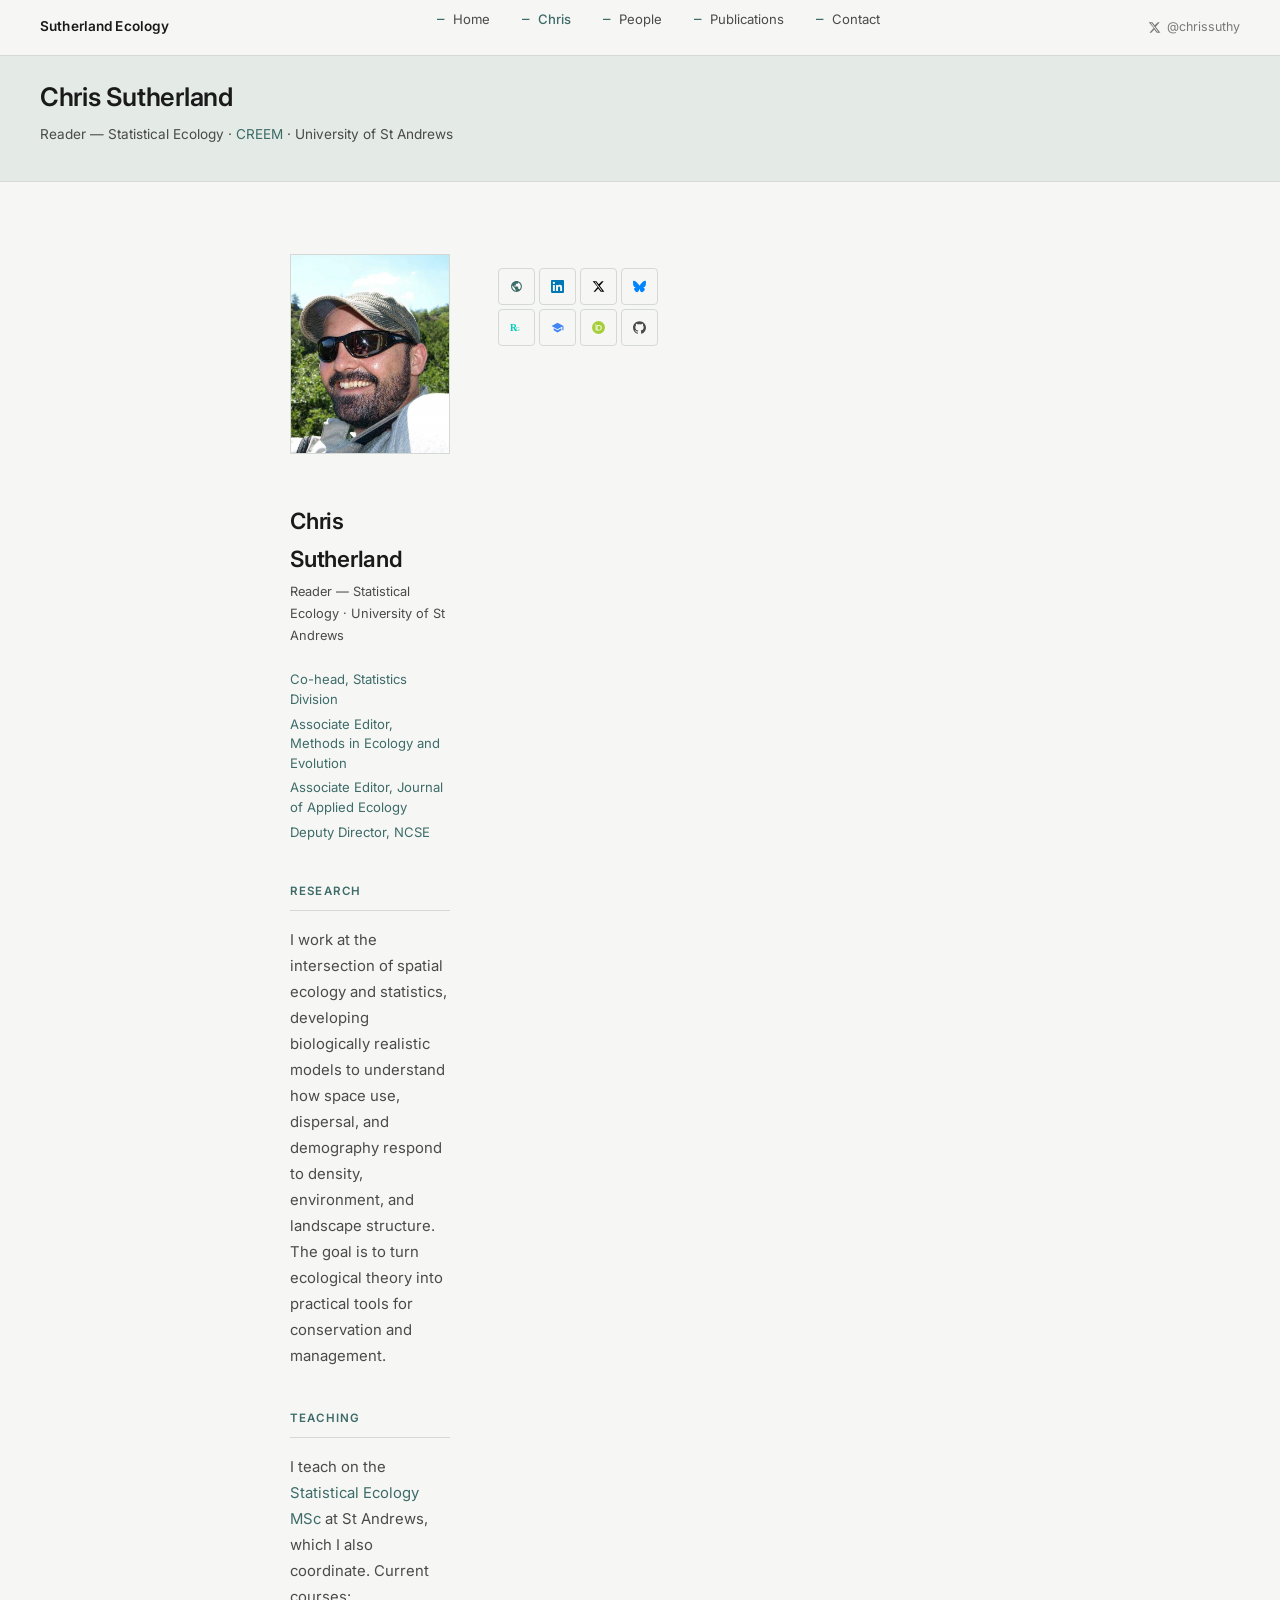
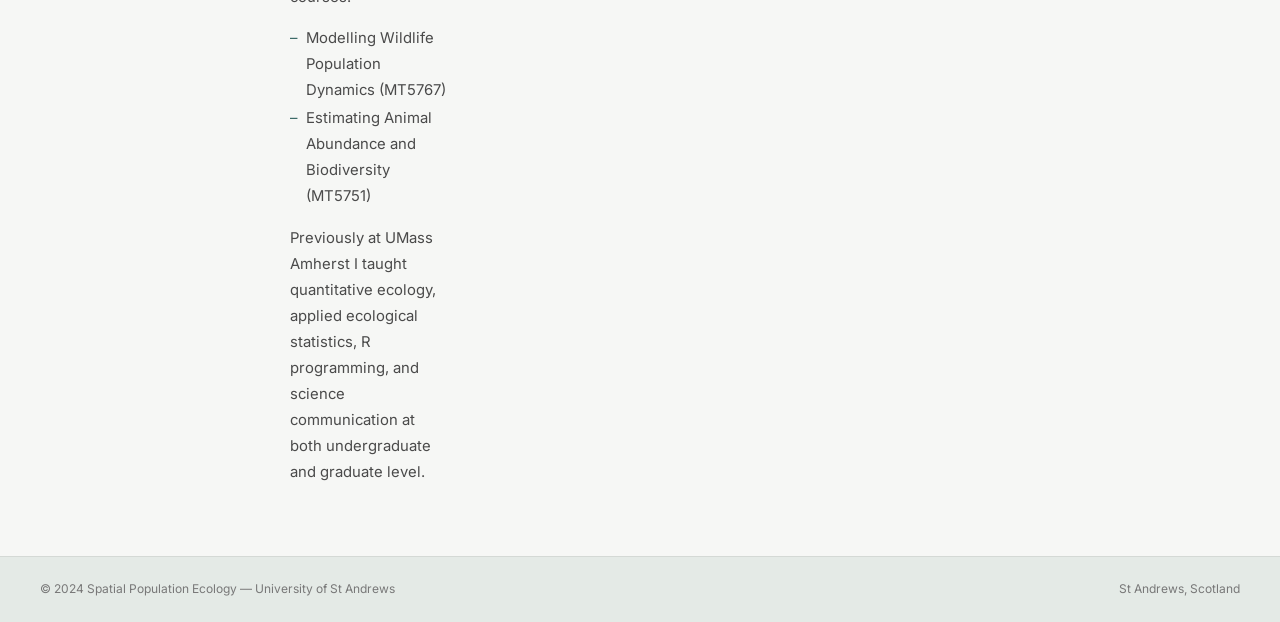
==== chris.html @ 1b8b5d0a "Add social media profile links to chris.html Added profile links for various social media platforms." ====
<!DOCTYPE html>
<html lang="en">
<head>
  <meta charset="UTF-8" />
  <meta name="viewport" content="width=device-width, initial-scale=1.0" />
  <title>Chris Sutherland — Spatial Population Ecology</title>
  <link rel="stylesheet" href="style.css" />
  <style>
    .roles-list {
      list-style: none;
      padding: 0;
      margin: 0 0 .5rem;
    }
    .roles-list li {
      font-size: .82rem;
      color: var(--muted);
      padding-left: 0;
      margin-bottom: .3rem;
      line-height: 1.5;
    }
    .roles-list li::before { content: none; }
    .roles-list a {
      color: var(--accent);
      border-bottom: 1px solid transparent;
      transition: border-color .15s;
    }
    .roles-list a:hover { border-bottom-color: var(--accent); }

    .profile-links {
      display: grid;
      grid-template-columns: repeat(4, 1fr);
      gap: 4px;
      margin-top: .9rem;
      width: 160px;
    }
  </style>
</head>
<body>

  <nav>
    <a class="nav-brand" href="index.html">Sutherland Ecology</a>
    <ul class="nav-links">
      <li><a href="index.html">Home</a></li>
      <li><a href="chris.html" class="active">Chris</a></li>
      <li><a href="people.html">People</a></li>
      <li><a href="publications.html">Publications</a></li>
      <li><a href="contact.html">Contact</a></li>
    </ul>
    <a class="nav-twitter" href="https://twitter.com/chrissuthy" target="_blank" rel="noopener">
      <svg viewBox="0 0 24 24"><path d="M18.244 2.25h3.308l-7.227 8.26 8.502 11.24H16.17l-4.714-6.231-5.401 6.231H2.74l7.73-8.835L1.254 2.25H8.08l4.253 5.622zm-1.161 17.52h1.833L7.084 4.126H5.117z"/></svg>
      @chrissuthy
    </a>
  </nav>

  <div class="page-header">
    <h1>Chris Sutherland</h1>
    <p>Reader — Statistical Ecology &middot; <a href="https://www.creem.st-andrews.ac.uk/" target="_blank" rel="noopener">CREEM</a> &middot; University of St Andrews</p>
  </div>

  <main>
    <div class="section">

      <div class="profile-grid">

        <img src="images/me.jpg" alt="Chris Sutherland" class="profile-img" />
        <div class="profile-links">
        <a class="team-link link-web" href="https://chrissuthy.github.io/" target="_blank" rel="noopener"><svg viewBox="0 0 24 24"><path d="M12 2C6.48 2 2 6.48 2 12s4.48 10 10 10 10-4.48 10-10S17.52 2 12 2zm-1 17.93c-3.95-.49-7-3.85-7-7.93 0-.62.08-1.21.21-1.79L9 15v1c0 1.1.9 2 2 2v1.93zm6.9-2.54c-.26-.81-1-1.39-1.9-1.39h-1v-3c0-.55-.45-1-1-1H8v-2h2c.55 0 1-.45 1-1V7h2c1.1 0 2-.9 2-2v-.41c2.93 1.19 5 4.06 5 7.41 0 2.08-.8 3.97-2.1 5.39z"/></svg></a>
        <a class="team-link link-linkedin" href="https://www.linkedin.com/in/chris-sutherland-033a141ba" target="_blank" rel="noopener"><svg viewBox="0 0 24 24"><path d="M20.447 20.452h-3.554v-5.569c0-1.328-.027-3.037-1.852-3.037-1.853 0-2.136 1.445-2.136 2.939v5.667H9.351V9h3.414v1.561h.046c.477-.9 1.637-1.85 3.37-1.85 3.601 0 4.267 2.37 4.267 5.455v6.286zM5.337 7.433a2.062 2.062 0 0 1-2.063-2.065 2.064 2.064 0 1 1 2.063 2.065zm1.782 13.019H3.555V9h3.564v11.452zM22.225 0H1.771C.792 0 0 .774 0 1.729v20.542C0 23.227.792 24 1.771 24h20.451C23.2 24 24 23.227 24 22.271V1.729C24 .774 23.2 0 22.222 0h.003z"/></svg></a>
        <a class="team-link link-twitter" href="https://x.com/chrissuthy" target="_blank" rel="noopener"><svg viewBox="0 0 24 24"><path d="M18.244 2.25h3.308l-7.227 8.26 8.502 11.24H16.17l-4.714-6.231-5.401 6.231H2.74l7.73-8.835L1.254 2.25H8.08l4.253 5.622zm-1.161 17.52h1.833L7.084 4.126H5.117z"/></svg></a>
        <a class="team-link link-bluesky" href="https://bsky.app/profile/chrissuthy.bsky.social" target="_blank" rel="noopener"><svg viewBox="0 0 24 24"><path d="M12 10.8c-1.087-2.114-4.046-6.053-6.798-7.995C2.566.944 1.561 1.266.902 1.565.139 1.908 0 3.08 0 3.768c0 .69.378 5.65.624 6.479.815 2.736 3.713 3.66 6.383 3.364.136-.02.275-.039.415-.056-.138.022-.276.04-.415.056-3.912.58-7.387 2.005-2.83 7.078 5.013 5.19 6.87-1.113 7.823-4.308.953 3.195 2.05 9.271 7.733 4.308 4.267-4.308 1.172-6.498-2.74-7.078a8.741 8.741 0 0 1-.415-.056c.14.017.279.036.415.056 2.67.297 5.568-.628 6.383-3.364.246-.828.624-5.79.624-6.478 0-.69-.139-1.861-.902-2.204-.659-.299-1.664-.62-4.3 1.24C16.046 4.748 13.087 8.687 12 10.8z"/></svg></a>
        <a class="team-link link-rg" href="https://www.researchgate.net/profile/Chris-Sutherland" target="_blank" rel="noopener"><svg viewBox="0 0 24 24"><text x="0" y="18" font-family="Georgia,serif" font-size="18" font-weight="bold" fill="currentColor">R</text><text x="10" y="18" font-family="Georgia,serif" font-size="11" fill="currentColor">G</text></svg></a>
        <a class="team-link link-scholar" href="https://scholar.google.com/citations?user=PZhqA9UAAAAJ&hl=en" target="_blank" rel="noopener"><svg viewBox="0 0 24 24"><path d="M12 3L1 9l11 6 9-4.91V17h2V9L12 3zM5 13.18v4L12 21l7-3.82v-4L12 17l-7-3.82z"/></svg></a>
        <a class="team-link link-orcid" href="https://orcid.org/0000-0003-2073-1751" target="_blank" rel="noopener"><svg viewBox="0 0 256 256" style="width:13px;height:13px;"><circle cx="128" cy="128" r="128" fill="#a6ce39"/><path d="M86.3 186.2H70.9V79.1h15.4v107.1zm22.6 0h-15V79.1h38.9c39.3 0 58.2 18.6 58.2 53.5 0 35.9-19.7 53.6-59.2 53.6h-22.9zm0-93.6v79.9h21.6c27.7 0 42.2-13.1 42.2-39.8 0-27-14.5-40.1-42.2-40.1h-21.6zm-33.3-27.1c0 5.5-4.5 10-10 10s-10-4.5-10-10 4.5-10 10-10 10 4.5 10 10z" fill="#fff"/></svg></a>
        <a class="team-link link-github" href="https://github.com/chrissuthy" target="_blank" rel="noopener"><svg viewBox="0 0 24 24"><path d="M12 .297c-6.63 0-12 5.373-12 12 0 5.303 3.438 9.8 8.205 11.385.6.113.82-.258.82-.577 0-.285-.01-1.04-.015-2.04-3.338.724-4.042-1.61-4.042-1.61C4.422 18.07 3.633 17.7 3.633 17.7c-1.087-.744.084-.729.084-.729 1.205.084 1.838 1.236 1.838 1.236 1.07 1.835 2.809 1.305 3.495.998.108-.776.417-1.305.76-1.605-2.665-.3-5.466-1.332-5.466-5.93 0-1.31.465-2.38 1.235-3.22-.135-.303-.54-1.523.105-3.176 0 0 1.005-.322 3.3 1.23.96-.267 1.98-.399 3-.405 1.02.006 2.04.138 3 .405 2.28-1.552 3.285-1.23 3.285-1.23.645 1.653.24 2.873.12 3.176.765.84 1.23 1.91 1.23 3.22 0 4.61-2.805 5.625-5.475 5.92.42.36.81 1.096.81 2.22 0 1.606-.015 2.896-.015 3.286 0 .315.21.69.825.57C20.565 22.092 24 17.592 24 12.297c0-6.627-5.373-12-12-12"/></svg></a>
        </div>

        <div>
          <div class="profile-name">Chris Sutherland</div>
          <div class="profile-role">Reader — Statistical Ecology · University of St Andrews</div>

          <ul class="roles-list" style="margin-top:.6rem;">
            <li><a href="https://stats.wp.st-andrews.ac.uk/" target="_blank" rel="noopener">Co-head, Statistics Division</a></li>
            <li><a href="https://besjournals.onlinelibrary.wiley.com/journal/2041210x" target="_blank" rel="noopener">Associate Editor, Methods in Ecology and Evolution</a></li>
            <li><a href="https://besjournals.onlinelibrary.wiley.com/journal/13652664" target="_blank" rel="noopener">Associate Editor, Journal of Applied Ecology</a></li>
            <li><a href="https://ncse.uk/" target="_blank" rel="noopener">Deputy Director, NCSE</a></li>
          </ul>

          <h2>Research</h2>
          <p>
            I work at the intersection of spatial ecology and statistics, developing
            biologically realistic models to understand how space use, dispersal, and
            demography respond to density, environment, and landscape structure. The goal
            is to turn ecological theory into practical tools for conservation and management.
          </p>

          <h2>Teaching</h2>
          <p>
            I teach on the <a href="https://www.st-andrews.ac.uk/subjects/statistics/statistical-ecology-msc/" target="_blank" rel="noopener">Statistical Ecology MSc</a>
            at St Andrews, which I also coordinate. Current courses:
          </p>
          <ul>
            <li>Modelling Wildlife Population Dynamics (MT5767)</li>
            <li>Estimating Animal Abundance and Biodiversity (MT5751)</li>
          </ul>

          <p style="margin-top:1rem;">
            Previously at UMass Amherst I taught quantitative ecology, applied ecological
            statistics, R programming, and science communication at both undergraduate
            and graduate level.
          </p>

        </div>
      </div>

    </div>
  </main>

  <footer>
    <span class="footer-copy">&copy; 2024 Spatial Population Ecology &mdash; University of St Andrews</span>
    <span class="footer-copy">St Andrews, Scotland</span>
  </footer>

</body>
</html>
---- style.css ----
/* =============================================
   SUTHERLAND ECOLOGY — Academic Style
   Clean, high-contrast, scientific
   ============================================= */

@import url('https://fonts.googleapis.com/css2?family=Inter:wght@300;400;500;600&family=DM+Mono:wght@300;400&display=swap');

:root {
  --white:     #f6f7f5;      /* cool linen background */
  --bg:        #e4eae6;      /* sage green panels */
  --border:    #d4d9d5;
  --text:      #1a1a1a;
  --muted:     #4a4a4a;
  --faint:     #787878;
  --accent:    #3d6b68;      /* slate teal accent */
  --accent-bg: #dde8e7;
  --nav-h:     56px;
}

*, *::before, *::after { box-sizing: border-box; margin: 0; padding: 0; }
html { scroll-behavior: smooth; }

body {
  font-family: 'Inter', sans-serif;
  font-weight: 400;
  font-size: 15px;
  line-height: 1.7;
  background: var(--white);
  color: var(--text);
  min-height: 100vh;
  display: flex;
  flex-direction: column;
  -webkit-font-smoothing: antialiased;
}

/* ── NAV ─────────────────────────────────────── */
nav {
  position: sticky;
  top: 0;
  z-index: 100;
  height: var(--nav-h);
  background: var(--white);
  border-bottom: 1px solid var(--border);
  display: flex;
  align-items: center;
  justify-content: space-between;
  padding: 0 2.5rem;
}

.nav-brand {
  font-size: .85rem;
  font-weight: 600;
  letter-spacing: .01em;
  color: var(--text);
  text-decoration: none;
}

.nav-links {
  display: flex;
  gap: 2rem;
  list-style: none;
}

.nav-links a {
  font-size: .82rem;
  font-weight: 400;
  color: var(--muted);
  text-decoration: none;
  transition: color .15s;
}

.nav-links a:hover,
.nav-links a.active {
  color: var(--accent);
}

.nav-links a.active {
  font-weight: 500;
}

.nav-twitter {
  display: flex;
  align-items: center;
  gap: .4rem;
  font-size: .78rem;
  color: var(--faint);
  text-decoration: none;
  transition: color .15s;
}

.nav-twitter:hover { color: var(--accent); }
.nav-twitter svg { width: 13px; height: 13px; fill: currentColor; }

/* ── MAIN ────────────────────────────────────── */
main { flex: 1; }

/* ── FOOTER ──────────────────────────────────── */
footer {
  border-top: 1px solid var(--border);
  padding: 1.4rem 2.5rem;
  display: flex;
  align-items: center;
  justify-content: space-between;
  gap: 1rem;
  background: var(--bg);
}

.footer-copy {
  font-size: .75rem;
  color: var(--faint);
}

/* ── PAGE HEADER ─────────────────────────────── */
.page-header {
  padding: 1.2rem 2.5rem;
  border-bottom: 1px solid var(--border);
  background: var(--bg);
}

.page-header h1 {
  font-size: 1.6rem;
  font-weight: 600;
  color: var(--text);
  letter-spacing: -.01em;
}

.page-header p {
  font-size: .85rem;
  color: var(--muted);
  margin-top: .3rem;
}

/* ── HERO ────────────────────────────────────── */
.hero {
  display: grid;
  grid-template-columns: 1fr 1fr;
  min-height: calc(100vh - var(--nav-h));
  border-bottom: 1px solid var(--border);
}

.hero-left {
  padding: 5rem 3rem 5rem 2.5rem;
  border-right: 1px solid var(--border);
  display: flex;
  flex-direction: column;
  justify-content: center;
}

.hero-eyebrow {
  font-size: .75rem;
  font-weight: 500;
  letter-spacing: .08em;
  text-transform: uppercase;
  color: var(--accent);
  margin-bottom: 1rem;
}

.hero h1 {
  font-size: clamp(2rem, 4vw, 3rem);
  font-weight: 600;
  line-height: 1.15;
  color: var(--text);
  letter-spacing: -.02em;
  margin-bottom: 1.5rem;
}

.hero-desc {
  font-size: .95rem;
  line-height: 1.75;
  color: var(--muted);
  max-width: 480px;
}

.hero-right {
  padding: 5rem 2.5rem 5rem 3rem;
  display: flex;
  flex-direction: column;
  justify-content: center;
  gap: 0;
  background: var(--bg);
}

.hero-stat {
  padding: 1.5rem 0;
  border-bottom: 1px solid var(--border);
}

.hero-stat:first-child { border-top: 1px solid var(--border); }

.hero-stat-label {
  font-size: .72rem;
  font-weight: 500;
  letter-spacing: .08em;
  text-transform: uppercase;
  color: var(--accent);
  margin-bottom: .4rem;
}

.hero-stat-text {
  font-size: .92rem;
  color: var(--text);
  line-height: 1.6;
}

/* ── SECTION ─────────────────────────────────── */
.section {
  max-width: 780px;
  margin: 0 auto;
  padding: 3.5rem 2.5rem;
}

.section-wide {
  max-width: 1080px;
  margin: 0 auto;
  padding: 1.8rem 2.5rem;
}

/* ── TYPOGRAPHY ──────────────────────────────── */
h2 {
  font-size: .72rem;
  font-weight: 600;
  letter-spacing: .1em;
  text-transform: uppercase;
  color: var(--accent);
  margin: 2.5rem 0 1rem;
  padding-bottom: .5rem;
  border-bottom: 1px solid var(--border);
}

h3 {
  font-size: 1rem;
  font-weight: 600;
  color: var(--text);
  margin-bottom: .3rem;
}

p {
  font-size: .93rem;
  line-height: 1.75;
  color: var(--muted);
  margin-bottom: .9rem;
}

ul {
  list-style: none;
  padding: 0;
  margin-bottom: .9rem;
}

ul li {
  font-size: .93rem;
  line-height: 1.75;
  color: var(--muted);
  padding-left: 1rem;
  position: relative;
  margin-bottom: .15rem;
}

ul li::before {
  content: '–';
  position: absolute;
  left: 0;
  color: var(--accent);
}

a {
  color: var(--accent);
  text-decoration: none;
  border-bottom: 1px solid transparent;
  transition: border-color .15s;
}

a:hover { border-bottom-color: var(--accent); }

/* ── PROFILE (Chris) ─────────────────────────── */
.profile-grid {
  display: grid;
  grid-template-columns: 160px 1fr;
  gap: 3rem;
  align-items: start;
  margin-top: 1rem;
}

.profile-img {
  width: 160px;
  height: 200px;
  object-fit: cover;
  object-position: top;
  display: block;
  border: 1px solid var(--border);
}

.profile-img-placeholder {
  width: 160px;
  height: 200px;
  background: var(--bg);
  border: 1px solid var(--border);
  display: flex;
  align-items: center;
  justify-content: center;
  font-size: .72rem;
  color: var(--faint);
  font-family: 'DM Mono', monospace;
  text-align: center;
  line-height: 1.8;
}

.profile-name {
  font-size: 1.4rem;
  font-weight: 600;
  color: var(--text);
  margin-bottom: .2rem;
  letter-spacing: -.01em;
}

.profile-role {
  font-size: .8rem;
  color: var(--muted);
  margin-bottom: 1.5rem;
}

/* ── TEAM CARDS ──────────────────────────────── */
.team-grid {
  display: grid;
  grid-template-columns: repeat(auto-fill, minmax(240px, 1fr));
  gap: 1px;
  background: var(--border);
  border: 1px solid var(--border);
  margin-top: 1rem;
  align-items: stretch;
}

.team-card {
  background: var(--white);
  padding: 1.3rem 1.3rem 1.1rem;
  display: flex;
  flex-direction: column;
  transition: background .15s;
}

.team-card:hover { background: var(--bg); }

/* name sits above the photo row */
.team-name {
  font-size: .92rem;
  font-weight: 600;
  color: var(--text);
  margin-bottom: .6rem;
  line-height: 1.3;
}

/* photo row: photo col left, meta right */
.team-card-top {
  display: flex;
  gap: .9rem;
  align-items: flex-start;
  margin-bottom: .85rem;
}

/* photo + optional institution stacked vertically */
.team-photo-col {
  display: flex;
  flex-direction: column;
  align-items: center;
  flex-shrink: 0;
  gap: .35rem;
}

.team-photo {
  width: 72px;
  height: 72px;
  border-radius: 4px;
  object-fit: cover;
  object-position: top;
  border: 1px solid var(--border);
}

.team-photo-placeholder {
  width: 72px;
  height: 72px;
  border-radius: 4px;
  background: var(--bg);
  border: 1px solid var(--border);
  display: flex;
  align-items: center;
  justify-content: center;
  font-size: .5rem;
  color: var(--faint);
  font-family: 'DM Mono', monospace;
  text-align: center;
  line-height: 1.6;
}

.team-meta { flex: 1; min-width: 0; }

.team-institution {
  font-size: .75rem;
  color: var(--muted);
  margin-bottom: .05rem;
  line-height: 1.4;
}

.team-school {
  font-size: .7rem;
  color: var(--faint);
  margin-bottom: .3rem;
  line-height: 1.4;
}

.team-role {
  font-size: .65rem;
  font-weight: 500;
  letter-spacing: .07em;
  text-transform: uppercase;
  color: var(--accent);
  margin-bottom: .12rem;
}

.team-years {
  font-family: 'DM Mono', monospace;
  font-size: .65rem;
  color: var(--faint);
}

.team-desc {
  font-size: .82rem;
  line-height: 1.65;
  color: var(--muted);
  margin-bottom: .85rem;
  flex: 1;
}

/* icon pill grid */
.team-links {
  display: grid;
  grid-template-columns: repeat(7, 1fr);
  gap: 4px;
  margin-top: auto;
}

.team-link {
  display: flex;
  align-items: center;
  justify-content: center;
  width: 100%;
  aspect-ratio: 1;
  color: var(--muted);
  text-decoration: none;
  border: 1px solid var(--border);
  border-radius: 4px;
  background: var(--white);
  transition: border-color .15s, color .15s, background .15s;
}

.team-link:hover {
  border-color: currentColor;
  background: #f8f8f8;
}

/* Brand colours */
.team-link.link-web      { color: #3d6b68; }
.team-link.link-linkedin { color: #0077b5; }
.team-link.link-twitter  { color: #000000; }
.team-link.link-bluesky  { color: #0085ff; }
.team-link.link-rg       { color: #00ccbb; }
.team-link.link-scholar  { color: #4285f4; }
.team-link.link-orcid    { color: #a6ce39; }

.team-link svg {
  width: 13px; height: 13px;
  fill: currentColor;
  flex-shrink: 0;
}

/* greyed-out inactive pill */
.team-link-inactive {
  display: flex;
  align-items: center;
  justify-content: center;
  width: 100%;
  aspect-ratio: 1;
  border: 1px solid var(--border);
  border-radius: 4px;
  background: var(--white);
  opacity: .22;
  cursor: default;
}

.team-link-inactive svg {
  width: 13px; height: 13px;
  fill: var(--faint);
  flex-shrink: 0;
}

/* ── ALUMNI ──────────────────────────────────── */
.alumni-section { margin-top: 3.5rem; }

.alumni-list { margin-top: 1rem; }

.alumni-row {
  display: grid;
  grid-template-columns: 170px 1fr auto;
  gap: .6rem 2rem;
  align-items: baseline;
  padding: .75rem 0;
  border-bottom: 1px solid var(--border);
}

.alumni-row:first-child { border-top: 1px solid var(--border); }

.alumni-name {
  font-size: .9rem;
  font-weight: 500;
  color: var(--text);
  text-decoration: none;
  border-bottom: none;
  transition: color .15s;
}

a.alumni-name:hover { color: var(--accent); border-bottom: none; }

.alumni-project {
  font-size: .85rem;
  color: var(--muted);
  line-height: 1.5;
}

.alumni-years {
  font-family: 'DM Mono', monospace;
  font-size: .72rem;
  color: var(--faint);
  white-space: nowrap;
}

/* ── PUBLICATIONS ────────────────────────────── */
.pub-statement {
  border-left: 3px solid var(--accent);
  padding: 1.2rem 1.5rem;
  background: var(--accent-bg);
  margin: 1.5rem 0 2.5rem;
}

.pub-statement p {
  font-size: .92rem;
  line-height: 1.75;
  color: var(--text);
  margin: 0;
}

.pub-icon-links {
  display: flex;
  flex-wrap: wrap;
  gap: 1rem;
  margin: 1.5rem 0;
}

.pub-icon-link {
  display: flex;
  flex-direction: column;
  align-items: center;
  gap: .6rem;
  text-decoration: none;
  color: var(--muted);
  transition: color .15s;
  border: none;
  min-width: 80px;
}

.pub-icon-link:hover { color: var(--accent); }
.pub-icon-link:hover .pub-icon { border-color: var(--accent); background: var(--accent-bg); }

.pub-icon {
  width: 56px; height: 56px;
  border: 1px solid var(--border);
  border-radius: 4px;
  display: flex;
  align-items: center;
  justify-content: center;
  transition: border-color .15s, background .15s;
  background: var(--white);
}

.pub-icon svg { width: 26px; height: 26px; }

.pub-icon-label {
  font-size: .68rem;
  font-weight: 500;
  letter-spacing: .04em;
  text-transform: uppercase;
}

/* ── CONTACT ─────────────────────────────────── */
.contact-grid {
  display: grid;
  grid-template-columns: 1fr 1fr;
  gap: 4rem;
  align-items: start;
}

.contact-form { display: grid; gap: 1rem; }

.form-group { display: flex; flex-direction: column; gap: .4rem; }

label {
  font-size: .72rem;
  font-weight: 500;
  letter-spacing: .06em;
  text-transform: uppercase;
  color: var(--muted);
}

input, textarea {
  width: 100%;
  padding: .65rem .8rem;
  background: var(--white);
  border: 1px solid var(--border);
  border-radius: 3px;
  font-family: 'Inter', sans-serif;
  font-size: .88rem;
  color: var(--text);
  outline: none;
  transition: border-color .15s;
}

input:focus, textarea:focus { border-color: var(--accent); }
textarea { min-height: 120px; resize: vertical; }

.btn-submit {
  font-family: 'Inter', sans-serif;
  font-size: .78rem;
  font-weight: 500;
  letter-spacing: .04em;
  background: var(--accent);
  color: var(--white);
  border: none;
  border-radius: 3px;
  padding: .7rem 1.6rem;
  cursor: pointer;
  transition: opacity .15s;
  align-self: start;
}

.btn-submit:hover { opacity: .85; }

/* ── RESPONSIVE ──────────────────────────────── */
@media (max-width: 860px) {
  .hero { grid-template-columns: 1fr; }
  .hero-left { border-right: none; border-bottom: 1px solid var(--border); padding: 3rem 1.5rem; }
  .hero-right { padding: 2rem 1.5rem; background: var(--bg); }
  .contact-grid { grid-template-columns: 1fr; gap: 2.5rem; }
  .profile-grid { grid-template-columns: 1fr; gap: 1.5rem; }
}

@media (max-width: 600px) {
  nav { padding: 0 1.2rem; }
  .nav-links { gap: 1.2rem; }
  .page-header { padding: 2rem 1.2rem 1.5rem; }
  .section, .section-wide { padding: 2.5rem 1.2rem; }
  .alumni-row { grid-template-columns: 1fr auto; }
  .alumni-project { grid-column: 1 / -1; }
}

@media (max-width: 420px) {
  .nav-links { display: none; }
}
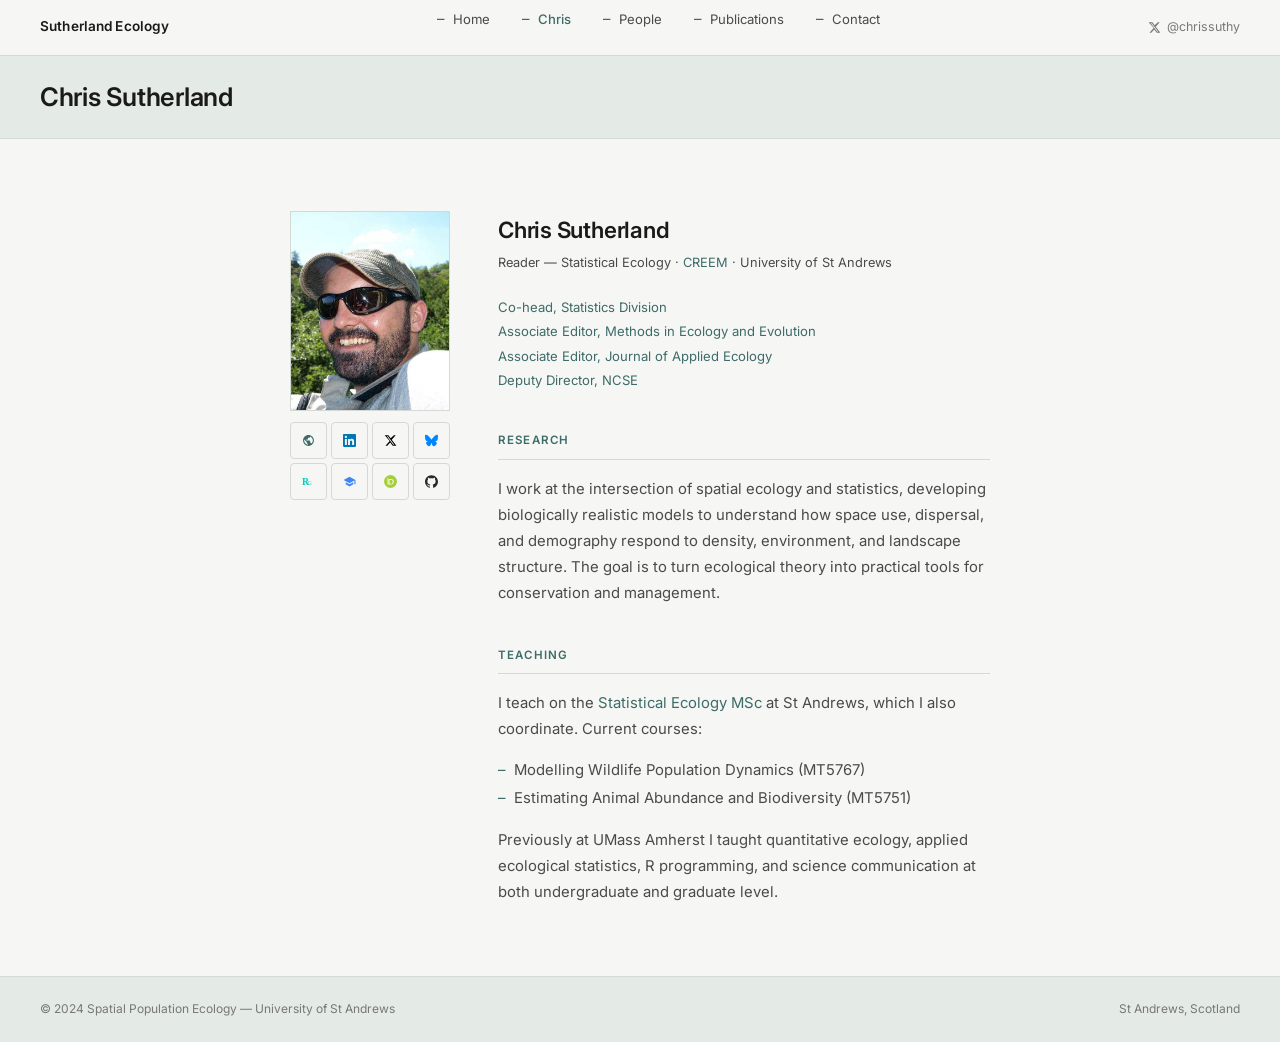
==== commit d11c863d: "Revise profile links and layout in chris.html Refactor profile section layout and update links." ====
--- a/chris.html
+++ b/chris.html
@@ -6,10 +6,17 @@
   <title>Chris Sutherland — Spatial Population Ecology</title>
   <link rel="stylesheet" href="style.css" />
   <style>
+    .profile-links {
+      display: grid;
+      grid-template-columns: repeat(4, 1fr);
+      gap: 4px;
+      margin-top: .7rem;
+      width: 160px;
+    }
     .roles-list {
       list-style: none;
       padding: 0;
-      margin: 0 0 .5rem;
+      margin: .5rem 0 0;
     }
     .roles-list li {
       font-size: .82rem;
@@ -25,14 +32,6 @@
       transition: border-color .15s;
     }
     .roles-list a:hover { border-bottom-color: var(--accent); }
-
-    .profile-links {
-      display: grid;
-      grid-template-columns: repeat(4, 1fr);
-      gap: 4px;
-      margin-top: .9rem;
-      width: 160px;
-    }
   </style>
 </head>
 <body>
@@ -54,31 +53,33 @@
 
   <div class="page-header">
     <h1>Chris Sutherland</h1>
-    <p>Reader — Statistical Ecology &middot; <a href="https://www.creem.st-andrews.ac.uk/" target="_blank" rel="noopener">CREEM</a> &middot; University of St Andrews</p>
   </div>
 
   <main>
     <div class="section">
-
       <div class="profile-grid">
 
-        <img src="images/me.jpg" alt="Chris Sutherland" class="profile-img" />
-        <div class="profile-links">
-        <a class="team-link link-web" href="https://chrissuthy.github.io/" target="_blank" rel="noopener"><svg viewBox="0 0 24 24"><path d="M12 2C6.48 2 2 6.48 2 12s4.48 10 10 10 10-4.48 10-10S17.52 2 12 2zm-1 17.93c-3.95-.49-7-3.85-7-7.93 0-.62.08-1.21.21-1.79L9 15v1c0 1.1.9 2 2 2v1.93zm6.9-2.54c-.26-.81-1-1.39-1.9-1.39h-1v-3c0-.55-.45-1-1-1H8v-2h2c.55 0 1-.45 1-1V7h2c1.1 0 2-.9 2-2v-.41c2.93 1.19 5 4.06 5 7.41 0 2.08-.8 3.97-2.1 5.39z"/></svg></a>
-        <a class="team-link link-linkedin" href="https://www.linkedin.com/in/chris-sutherland-033a141ba" target="_blank" rel="noopener"><svg viewBox="0 0 24 24"><path d="M20.447 20.452h-3.554v-5.569c0-1.328-.027-3.037-1.852-3.037-1.853 0-2.136 1.445-2.136 2.939v5.667H9.351V9h3.414v1.561h.046c.477-.9 1.637-1.85 3.37-1.85 3.601 0 4.267 2.37 4.267 5.455v6.286zM5.337 7.433a2.062 2.062 0 0 1-2.063-2.065 2.064 2.064 0 1 1 2.063 2.065zm1.782 13.019H3.555V9h3.564v11.452zM22.225 0H1.771C.792 0 0 .774 0 1.729v20.542C0 23.227.792 24 1.771 24h20.451C23.2 24 24 23.227 24 22.271V1.729C24 .774 23.2 0 22.222 0h.003z"/></svg></a>
-        <a class="team-link link-twitter" href="https://x.com/chrissuthy" target="_blank" rel="noopener"><svg viewBox="0 0 24 24"><path d="M18.244 2.25h3.308l-7.227 8.26 8.502 11.24H16.17l-4.714-6.231-5.401 6.231H2.74l7.73-8.835L1.254 2.25H8.08l4.253 5.622zm-1.161 17.52h1.833L7.084 4.126H5.117z"/></svg></a>
-        <a class="team-link link-bluesky" href="https://bsky.app/profile/chrissuthy.bsky.social" target="_blank" rel="noopener"><svg viewBox="0 0 24 24"><path d="M12 10.8c-1.087-2.114-4.046-6.053-6.798-7.995C2.566.944 1.561 1.266.902 1.565.139 1.908 0 3.08 0 3.768c0 .69.378 5.65.624 6.479.815 2.736 3.713 3.66 6.383 3.364.136-.02.275-.039.415-.056-.138.022-.276.04-.415.056-3.912.58-7.387 2.005-2.83 7.078 5.013 5.19 6.87-1.113 7.823-4.308.953 3.195 2.05 9.271 7.733 4.308 4.267-4.308 1.172-6.498-2.74-7.078a8.741 8.741 0 0 1-.415-.056c.14.017.279.036.415.056 2.67.297 5.568-.628 6.383-3.364.246-.828.624-5.79.624-6.478 0-.69-.139-1.861-.902-2.204-.659-.299-1.664-.62-4.3 1.24C16.046 4.748 13.087 8.687 12 10.8z"/></svg></a>
-        <a class="team-link link-rg" href="https://www.researchgate.net/profile/Chris-Sutherland" target="_blank" rel="noopener"><svg viewBox="0 0 24 24"><text x="0" y="18" font-family="Georgia,serif" font-size="18" font-weight="bold" fill="currentColor">R</text><text x="10" y="18" font-family="Georgia,serif" font-size="11" fill="currentColor">G</text></svg></a>
-        <a class="team-link link-scholar" href="https://scholar.google.com/citations?user=PZhqA9UAAAAJ&hl=en" target="_blank" rel="noopener"><svg viewBox="0 0 24 24"><path d="M12 3L1 9l11 6 9-4.91V17h2V9L12 3zM5 13.18v4L12 21l7-3.82v-4L12 17l-7-3.82z"/></svg></a>
-        <a class="team-link link-orcid" href="https://orcid.org/0000-0003-2073-1751" target="_blank" rel="noopener"><svg viewBox="0 0 256 256" style="width:13px;height:13px;"><circle cx="128" cy="128" r="128" fill="#a6ce39"/><path d="M86.3 186.2H70.9V79.1h15.4v107.1zm22.6 0h-15V79.1h38.9c39.3 0 58.2 18.6 58.2 53.5 0 35.9-19.7 53.6-59.2 53.6h-22.9zm0-93.6v79.9h21.6c27.7 0 42.2-13.1 42.2-39.8 0-27-14.5-40.1-42.2-40.1h-21.6zm-33.3-27.1c0 5.5-4.5 10-10 10s-10-4.5-10-10 4.5-10 10-10 10 4.5 10 10z" fill="#fff"/></svg></a>
-        <a class="team-link link-github" href="https://github.com/chrissuthy" target="_blank" rel="noopener"><svg viewBox="0 0 24 24"><path d="M12 .297c-6.63 0-12 5.373-12 12 0 5.303 3.438 9.8 8.205 11.385.6.113.82-.258.82-.577 0-.285-.01-1.04-.015-2.04-3.338.724-4.042-1.61-4.042-1.61C4.422 18.07 3.633 17.7 3.633 17.7c-1.087-.744.084-.729.084-.729 1.205.084 1.838 1.236 1.838 1.236 1.07 1.835 2.809 1.305 3.495.998.108-.776.417-1.305.76-1.605-2.665-.3-5.466-1.332-5.466-5.93 0-1.31.465-2.38 1.235-3.22-.135-.303-.54-1.523.105-3.176 0 0 1.005-.322 3.3 1.23.96-.267 1.98-.399 3-.405 1.02.006 2.04.138 3 .405 2.28-1.552 3.285-1.23 3.285-1.23.645 1.653.24 2.873.12 3.176.765.84 1.23 1.91 1.23 3.22 0 4.61-2.805 5.625-5.475 5.92.42.36.81 1.096.81 2.22 0 1.606-.015 2.896-.015 3.286 0 .315.21.69.825.57C20.565 22.092 24 17.592 24 12.297c0-6.627-5.373-12-12-12"/></svg></a>
+        <!-- LEFT COLUMN: photo + tiles underneath -->
+        <div>
+          <img src="images/me.jpg" alt="Chris Sutherland" class="profile-img" />
+          <div class="profile-links">
+            <a class="team-link link-web" href="https://chrissuthy.github.io/" target="_blank" rel="noopener"><svg viewBox="0 0 24 24"><path d="M12 2C6.48 2 2 6.48 2 12s4.48 10 10 10 10-4.48 10-10S17.52 2 12 2zm-1 17.93c-3.95-.49-7-3.85-7-7.93 0-.62.08-1.21.21-1.79L9 15v1c0 1.1.9 2 2 2v1.93zm6.9-2.54c-.26-.81-1-1.39-1.9-1.39h-1v-3c0-.55-.45-1-1-1H8v-2h2c.55 0 1-.45 1-1V7h2c1.1 0 2-.9 2-2v-.41c2.93 1.19 5 4.06 5 7.41 0 2.08-.8 3.97-2.1 5.39z"/></svg></a>
+            <a class="team-link link-linkedin" href="https://www.linkedin.com/in/chris-sutherland-033a141ba" target="_blank" rel="noopener"><svg viewBox="0 0 24 24"><path d="M20.447 20.452h-3.554v-5.569c0-1.328-.027-3.037-1.852-3.037-1.853 0-2.136 1.445-2.136 2.939v5.667H9.351V9h3.414v1.561h.046c.477-.9 1.637-1.85 3.37-1.85 3.601 0 4.267 2.37 4.267 5.455v6.286zM5.337 7.433a2.062 2.062 0 0 1-2.063-2.065 2.064 2.064 0 1 1 2.063 2.065zm1.782 13.019H3.555V9h3.564v11.452zM22.225 0H1.771C.792 0 0 .774 0 1.729v20.542C0 23.227.792 24 1.771 24h20.451C23.2 24 24 23.227 24 22.271V1.729C24 .774 23.2 0 22.222 0h.003z"/></svg></a>
+            <a class="team-link link-twitter" href="https://x.com/chrissuthy" target="_blank" rel="noopener"><svg viewBox="0 0 24 24"><path d="M18.244 2.25h3.308l-7.227 8.26 8.502 11.24H16.17l-4.714-6.231-5.401 6.231H2.74l7.73-8.835L1.254 2.25H8.08l4.253 5.622zm-1.161 17.52h1.833L7.084 4.126H5.117z"/></svg></a>
+            <a class="team-link link-bluesky" href="https://bsky.app/profile/chrissuthy.bsky.social" target="_blank" rel="noopener"><svg viewBox="0 0 24 24"><path d="M12 10.8c-1.087-2.114-4.046-6.053-6.798-7.995C2.566.944 1.561 1.266.902 1.565.139 1.908 0 3.08 0 3.768c0 .69.378 5.65.624 6.479.815 2.736 3.713 3.66 6.383 3.364.136-.02.275-.039.415-.056-.138.022-.276.04-.415.056-3.912.58-7.387 2.005-2.83 7.078 5.013 5.19 6.87-1.113 7.823-4.308.953 3.195 2.05 9.271 7.733 4.308 4.267-4.308 1.172-6.498-2.74-7.078a8.741 8.741 0 0 1-.415-.056c.14.017.279.036.415.056 2.67.297 5.568-.628 6.383-3.364.246-.828.624-5.79.624-6.478 0-.69-.139-1.861-.902-2.204-.659-.299-1.664-.62-4.3 1.24C16.046 4.748 13.087 8.687 12 10.8z"/></svg></a>
+            <a class="team-link link-rg" href="https://www.researchgate.net/profile/Chris-Sutherland" target="_blank" rel="noopener"><svg viewBox="0 0 24 24"><text x="0" y="18" font-family="Georgia,serif" font-size="18" font-weight="bold" fill="currentColor">R</text><text x="10" y="18" font-family="Georgia,serif" font-size="11" fill="currentColor">G</text></svg></a>
+            <a class="team-link link-scholar" href="https://scholar.google.com/citations?user=PZhqA9UAAAAJ&hl=en" target="_blank" rel="noopener"><svg viewBox="0 0 24 24"><path d="M12 3L1 9l11 6 9-4.91V17h2V9L12 3zM5 13.18v4L12 21l7-3.82v-4L12 17l-7-3.82z"/></svg></a>
+            <a class="team-link link-orcid" href="https://orcid.org/0000-0003-2073-1751" target="_blank" rel="noopener"><svg viewBox="0 0 256 256" style="width:13px;height:13px;"><circle cx="128" cy="128" r="128" fill="#a6ce39"/><path d="M86.3 186.2H70.9V79.1h15.4v107.1zm22.6 0h-15V79.1h38.9c39.3 0 58.2 18.6 58.2 53.5 0 35.9-19.7 53.6-59.2 53.6h-22.9zm0-93.6v79.9h21.6c27.7 0 42.2-13.1 42.2-39.8 0-27-14.5-40.1-42.2-40.1h-21.6zm-33.3-27.1c0 5.5-4.5 10-10 10s-10-4.5-10-10 4.5-10 10-10 10 4.5 10 10z" fill="#fff"/></svg></a>
+            <a class="team-link link-github" href="https://github.com/chrissuthy" target="_blank" rel="noopener"><svg viewBox="0 0 24 24"><path d="M12 .297c-6.63 0-12 5.373-12 12 0 5.303 3.438 9.8 8.205 11.385.6.113.82-.258.82-.577 0-.285-.01-1.04-.015-2.04-3.338.724-4.042-1.61-4.042-1.61C4.422 18.07 3.633 17.7 3.633 17.7c-1.087-.744.084-.729.084-.729 1.205.084 1.838 1.236 1.838 1.236 1.07 1.835 2.809 1.305 3.495.998.108-.776.417-1.305.76-1.605-2.665-.3-5.466-1.332-5.466-5.93 0-1.31.465-2.38 1.235-3.22-.135-.303-.54-1.523.105-3.176 0 0 1.005-.322 3.3 1.23.96-.267 1.98-.399 3-.405 1.02.006 2.04.138 3 .405 2.28-1.552 3.285-1.23 3.285-1.23.645 1.653.24 2.873.12 3.176.765.84 1.23 1.91 1.23 3.22 0 4.61-2.805 5.625-5.475 5.92.42.36.81 1.096.81 2.22 0 1.606-.015 2.896-.015 3.286 0 .315.21.69.825.57C20.565 22.092 24 17.592 24 12.297c0-6.627-5.373-12-12-12"/></svg></a>
+          </div>
         </div>
 
+        <!-- RIGHT COLUMN: name, title, roles, bio -->
         <div>
           <div class="profile-name">Chris Sutherland</div>
-          <div class="profile-role">Reader — Statistical Ecology · University of St Andrews</div>
+          <div class="profile-role">Reader — Statistical Ecology &middot; <a href="https://www.creem.st-andrews.ac.uk/" target="_blank" rel="noopener">CREEM</a> &middot; University of St Andrews</div>
 
-          <ul class="roles-list" style="margin-top:.6rem;">
+          <ul class="roles-list">
             <li><a href="https://stats.wp.st-andrews.ac.uk/" target="_blank" rel="noopener">Co-head, Statistics Division</a></li>
             <li><a href="https://besjournals.onlinelibrary.wiley.com/journal/2041210x" target="_blank" rel="noopener">Associate Editor, Methods in Ecology and Evolution</a></li>
             <li><a href="https://besjournals.onlinelibrary.wiley.com/journal/13652664" target="_blank" rel="noopener">Associate Editor, Journal of Applied Ecology</a></li>
@@ -102,16 +103,14 @@
             <li>Modelling Wildlife Population Dynamics (MT5767)</li>
             <li>Estimating Animal Abundance and Biodiversity (MT5751)</li>
           </ul>
-
           <p style="margin-top:1rem;">
             Previously at UMass Amherst I taught quantitative ecology, applied ecological
             statistics, R programming, and science communication at both undergraduate
             and graduate level.
           </p>
+        </div>
 
-        </div>
       </div>
-
     </div>
   </main>
 
--- a/style.css
+++ b/style.css
@@ -458,6 +458,7 @@
 }
 
 /* Brand colours */
+.team-link.link-github  { color: #24292e; }
 .team-link.link-web      { color: #3d6b68; }
 .team-link.link-linkedin { color: #0077b5; }
 .team-link.link-twitter  { color: #000000; }
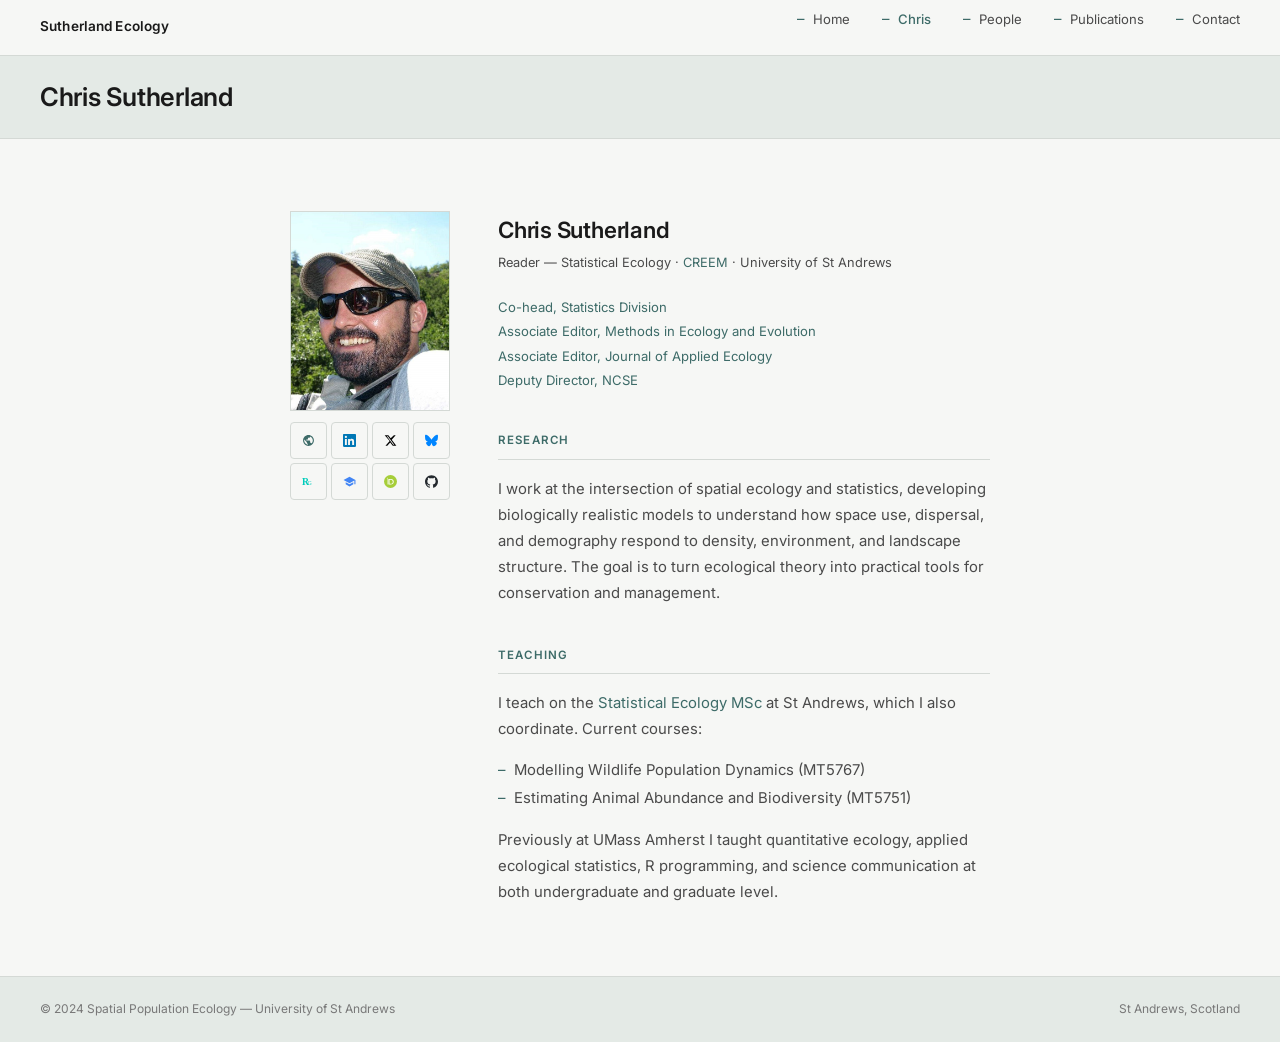
==== commit ff45e7b4: "updated all files" ====
--- a/chris.html
+++ b/chris.html
@@ -5,6 +5,8 @@
   <meta name="viewport" content="width=device-width, initial-scale=1.0" />
   <title>Chris Sutherland — Spatial Population Ecology</title>
   <link rel="stylesheet" href="style.css" />
+  <link rel="icon" type="image/svg+xml" href="favicon.svg" />
+
   <style>
     .profile-links {
       display: grid;
@@ -45,11 +47,19 @@
       <li><a href="publications.html">Publications</a></li>
       <li><a href="contact.html">Contact</a></li>
     </ul>
-    <a class="nav-twitter" href="https://twitter.com/chrissuthy" target="_blank" rel="noopener">
-      <svg viewBox="0 0 24 24"><path d="M18.244 2.25h3.308l-7.227 8.26 8.502 11.24H16.17l-4.714-6.231-5.401 6.231H2.74l7.73-8.835L1.254 2.25H8.08l4.253 5.622zm-1.161 17.52h1.833L7.084 4.126H5.117z"/></svg>
-      @chrissuthy
-    </a>
+    <button class="nav-hamburger" id="hamburger" aria-label="Menu">
+      <span></span><span></span><span></span>
+    </button>
   </nav>
+
+  <!-- Mobile drawer -->
+  <div class="nav-drawer" id="nav-drawer">
+    <a href="index.html">Home</a>
+    <a href="chris.html" class="active">Chris</a>
+    <a href="people.html">People</a>
+    <a href="publications.html">Publications</a>
+    <a href="contact.html">Contact</a>
+  </div>
 
   <div class="page-header">
     <h1>Chris Sutherland</h1>
@@ -120,4 +130,4 @@
   </footer>
 
 </body>
-</html>
+</html>
--- a/style.css
+++ b/style.css
@@ -78,18 +78,62 @@
   font-weight: 500;
 }
 
-.nav-twitter {
-  display: flex;
-  align-items: center;
-  gap: .4rem;
-  font-size: .78rem;
-  color: var(--faint);
+/* ── HAMBURGER MENU ──────────────────────────── */
+.nav-hamburger {
+  display: none;
+  flex-direction: column;
+  justify-content: center;
+  gap: 5px;
+  background: none;
+  border: none;
+  cursor: pointer;
+  padding: .3rem;
+  z-index: 200;
+}
+
+.nav-hamburger span {
+  display: block;
+  width: 22px;
+  height: 2px;
+  background: var(--text);
+  border-radius: 2px;
+  transition: transform .25s, opacity .25s;
+}
+
+.nav-hamburger.open span:nth-child(1) { transform: translateY(7px) rotate(45deg); }
+.nav-hamburger.open span:nth-child(2) { opacity: 0; }
+.nav-hamburger.open span:nth-child(3) { transform: translateY(-7px) rotate(-45deg); }
+
+/* Mobile drawer */
+.nav-drawer {
+  display: none;
+  position: fixed;
+  top: var(--nav-h);
+  left: 0; right: 0;
+  background: var(--white);
+  border-bottom: 1px solid var(--border);
+  padding: 1.2rem 1.5rem;
+  z-index: 99;
+  flex-direction: column;
+  gap: 0;
+  box-shadow: 0 4px 16px rgba(0,0,0,.08);
+}
+
+.nav-drawer.open { display: flex; }
+
+.nav-drawer a {
+  font-size: .9rem;
+  font-weight: 400;
+  color: var(--muted);
   text-decoration: none;
+  padding: .7rem 0;
+  border-bottom: 1px solid var(--border);
   transition: color .15s;
 }
 
-.nav-twitter:hover { color: var(--accent); }
-.nav-twitter svg { width: 13px; height: 13px; fill: currentColor; }
+.nav-drawer a:last-child { border-bottom: none; }
+.nav-drawer a:hover,
+.nav-drawer a.active { color: var(--accent); font-weight: 500; }
 
 /* ── MAIN ────────────────────────────────────── */
 main { flex: 1; }
@@ -654,13 +698,10 @@
 
 @media (max-width: 600px) {
   nav { padding: 0 1.2rem; }
-  .nav-links { gap: 1.2rem; }
-  .page-header { padding: 2rem 1.2rem 1.5rem; }
+  .nav-links { display: none; }
+  .nav-hamburger { display: flex; }
+  .page-header { padding: 1rem 1.2rem; }
   .section, .section-wide { padding: 2.5rem 1.2rem; }
   .alumni-row { grid-template-columns: 1fr auto; }
   .alumni-project { grid-column: 1 / -1; }
 }
-
-@media (max-width: 420px) {
-  .nav-links { display: none; }
-}
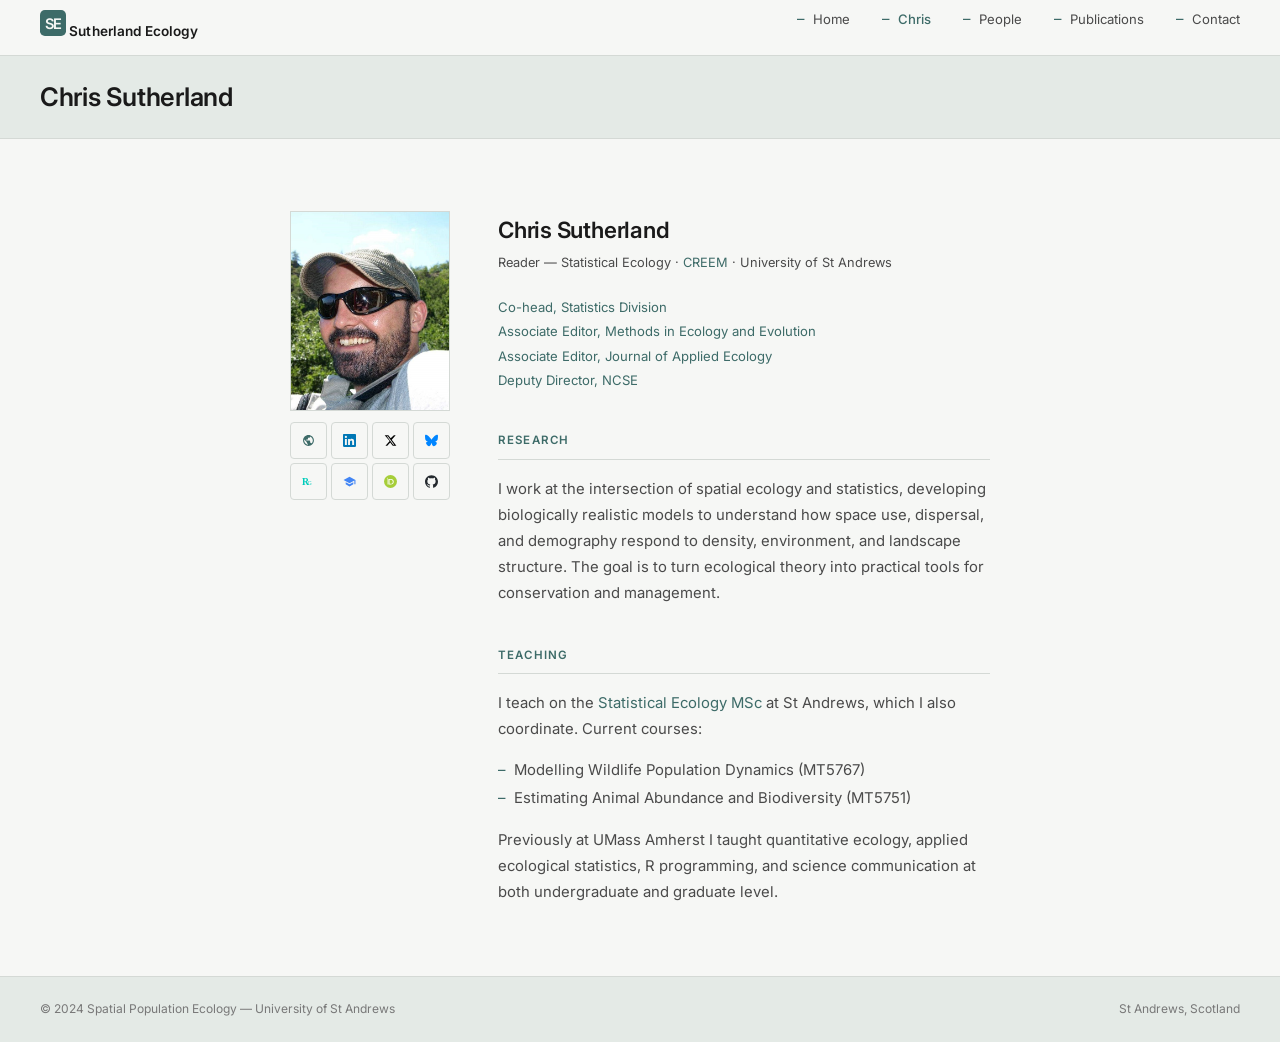
==== commit 3db415b5: "Add files via upload" ====
--- a/chris.html
+++ b/chris.html
@@ -39,7 +39,13 @@
 <body>
 
   <nav>
-    <a class="nav-brand" href="index.html">Sutherland Ecology</a>
+    <a class="nav-brand" href="index.html">
+      <svg width="26" height="26" viewBox="0 0 32 32" xmlns="http://www.w3.org/2000/svg" style="flex-shrink:0;">
+        <rect width="32" height="32" rx="6" fill="#3d6b68"/>
+        <text x="16" y="23" font-family="Inter, system-ui, sans-serif" font-size="18" font-weight="600" fill="#f6f7f5" text-anchor="middle" letter-spacing="-1">SE</text>
+      </svg>
+      Sutherland Ecology
+    </a>
     <ul class="nav-links">
       <li><a href="index.html">Home</a></li>
       <li><a href="chris.html" class="active">Chris</a></li>
@@ -129,5 +135,19 @@
     <span class="footer-copy">St Andrews, Scotland</span>
   </footer>
 
+  <script>
+    const hamburger = document.getElementById('hamburger');
+    const drawer = document.getElementById('nav-drawer');
+    hamburger.addEventListener('click', () => {
+      hamburger.classList.toggle('open');
+      drawer.classList.toggle('open');
+    });
+    drawer.querySelectorAll('a').forEach(a => {
+      a.addEventListener('click', () => {
+        hamburger.classList.remove('open');
+        drawer.classList.remove('open');
+      });
+    });
+  </script>
 </body>
 </html>
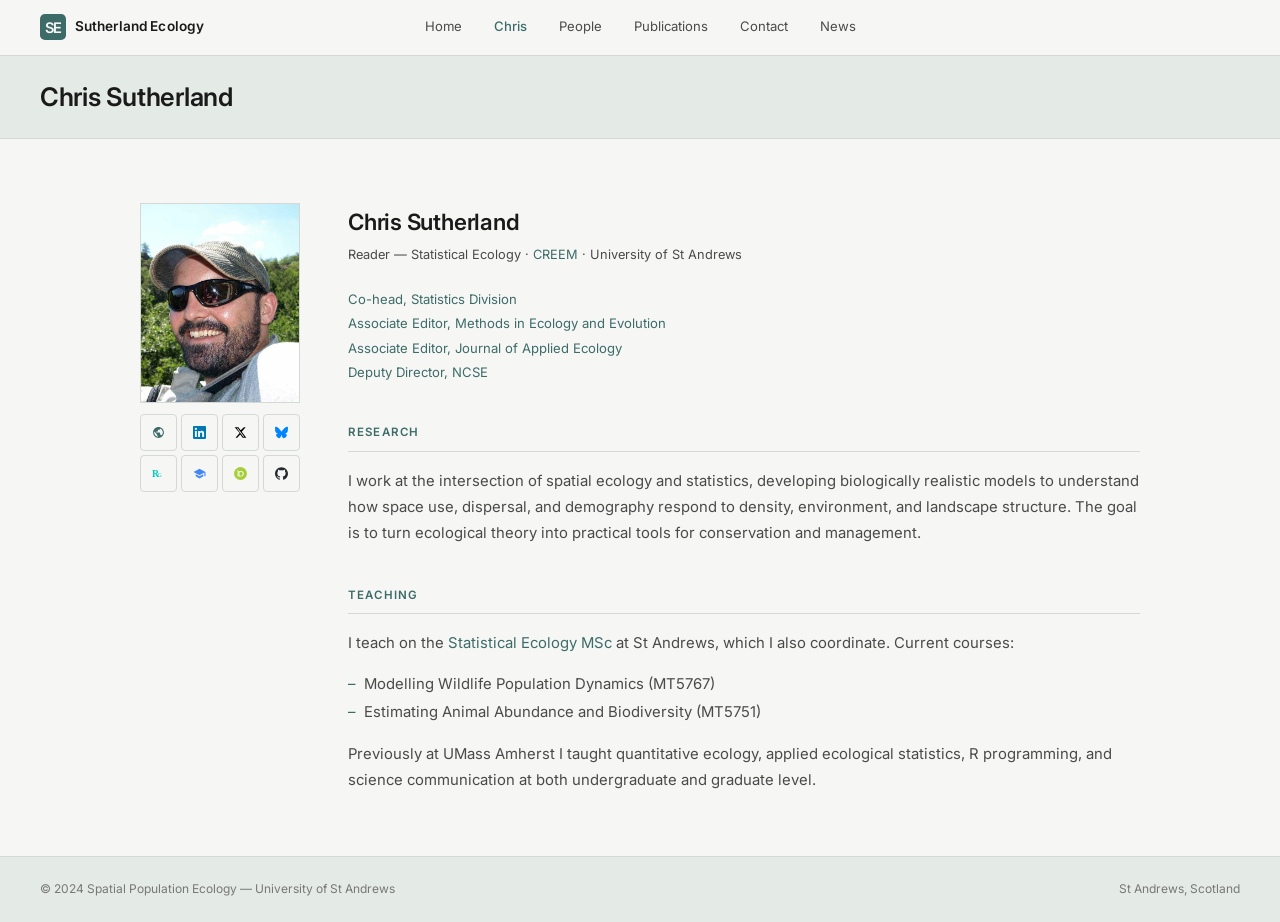
==== commit 7caf6d05: "updated all files - news added" ====
--- a/chris.html
+++ b/chris.html
@@ -52,6 +52,7 @@
       <li><a href="people.html">People</a></li>
       <li><a href="publications.html">Publications</a></li>
       <li><a href="contact.html">Contact</a></li>
+      <li><a href="news.html">News</a></li>
     </ul>
     <button class="nav-hamburger" id="hamburger" aria-label="Menu">
       <span></span><span></span><span></span>
@@ -65,8 +66,10 @@
     <a href="people.html">People</a>
     <a href="publications.html">Publications</a>
     <a href="contact.html">Contact</a>
+    <a href="news.html">News</a>
   </div>
 
+  
   <div class="page-header">
     <h1>Chris Sutherland</h1>
   </div>
--- a/style.css
+++ b/style.css
@@ -41,19 +41,33 @@
   height: var(--nav-h);
   background: var(--white);
   border-bottom: 1px solid var(--border);
-  display: flex;
-  align-items: center;
-  justify-content: space-between;
+  display: grid !important;
+  grid-template-columns: 1fr auto 1fr;
+  align-items: center;
   padding: 0 2.5rem;
 }
 
+nav .nav-brand { justify-self: start; }
+nav .nav-links { justify-self: center; margin: 0; padding: 0; }
+nav .nav-hamburger { justify-self: end; }
+
 .nav-brand {
+  display: inline-flex;
+  align-items: center;
+  gap: .55rem;
   font-size: .85rem;
   font-weight: 600;
   letter-spacing: .01em;
   color: var(--text);
   text-decoration: none;
-}
+  line-height: 1;
+}
+
+.nav-brand svg {
+  display: block;
+}
+
+
 
 .nav-links {
   display: flex;
@@ -76,6 +90,15 @@
 
 .nav-links a.active {
   font-weight: 500;
+}
+
+.nav-links li {
+  list-style: none;
+  padding: 0;
+}
+
+.nav-links li::before {
+  content: none;
 }
 
 /* ── HAMBURGER MENU ──────────────────────────── */
@@ -145,6 +168,7 @@
   display: flex;
   align-items: center;
   justify-content: space-between;
+  /* links centred via flex on .nav-links */
   gap: 1rem;
   background: var(--bg);
 }
@@ -248,9 +272,9 @@
 
 /* ── SECTION ─────────────────────────────────── */
 .section {
-  max-width: 780px;
+  max-width: 1080px;
   margin: 0 auto;
-  padding: 3.5rem 2.5rem;
+  padding: 3rem 2.5rem;
 }
 
 .section-wide {
@@ -687,6 +711,109 @@
 
 .btn-submit:hover { opacity: .85; }
 
+
+/* ── NEWS ────────────────────────────────────── */
+.news-section {
+  max-width: 1080px;
+  margin: 0 auto;
+  padding: 3rem 2.5rem;
+  border-top: 1px solid var(--border);
+}
+
+.news-section-header {
+  display: flex;
+  align-items: baseline;
+  justify-content: space-between;
+  margin-bottom: 1.2rem;
+}
+
+.news-section-header h2 {
+  margin: 0;
+  padding: 0;
+  border: none;
+}
+
+.news-see-all {
+  font-family: 'DM Mono', monospace;
+  font-size: .68rem;
+  letter-spacing: .1em;
+  text-transform: uppercase;
+  color: var(--accent);
+  text-decoration: none;
+  border-bottom: 1px solid transparent;
+  transition: border-color .15s;
+}
+
+.news-see-all:hover { border-bottom-color: var(--accent); }
+
+.news-list { width: 100%; }
+
+.news-row {
+  display: grid;
+  grid-template-columns: 90px 80px 1fr auto;
+  gap: .5rem 1.2rem;
+  align-items: baseline;
+  padding: .8rem 0;
+  border-bottom: 1px solid var(--border);
+  text-decoration: none;
+  color: inherit;
+}
+
+.news-row:first-child { border-top: 1px solid var(--border); }
+.news-row:hover .news-headline { color: var(--accent); }
+
+.news-date {
+  font-family: 'DM Mono', monospace;
+  font-size: .68rem;
+  color: var(--faint);
+  letter-spacing: .05em;
+  white-space: nowrap;
+}
+
+.news-tag {
+  display: inline-block;
+  font-family: 'DM Mono', monospace;
+  font-size: .6rem;
+  font-weight: 500;
+  letter-spacing: .08em;
+  text-transform: uppercase;
+  padding: .2rem .55rem;
+  border-radius: 3px;
+  white-space: nowrap;
+}
+
+.tag-paper     { background: #dde8e7; color: #3d6b68; }
+.tag-milestone { background: #e8f0dd; color: #4a6b2a; }
+.tag-event     { background: #e8e4dd; color: #6b4e2a; }
+
+.news-headline {
+  font-size: .9rem;
+  color: var(--text);
+  line-height: 1.5;
+  transition: color .15s;
+}
+
+.news-arrow {
+  font-size: .8rem;
+  color: var(--faint);
+  transition: color .15s;
+}
+
+.news-row:hover .news-arrow { color: var(--accent); }
+
+/* news page full list */
+.news-page-list { max-width: 860px; margin: 0 auto; padding: 2.5rem 2.5rem; }
+
+@media (max-width: 600px) {
+  .news-row {
+    grid-template-columns: 70px 70px 1fr;
+    gap: .4rem .8rem;
+  }
+  .news-arrow { display: none; }
+  .news-section { padding: 2rem 1.2rem; }
+  .news-page-list { padding: 2rem 1.2rem; }
+}
+
 /* ── RESPONSIVE ──────────────────────────────── */
 @media (max-width: 860px) {
   .hero { grid-template-columns: 1fr; }
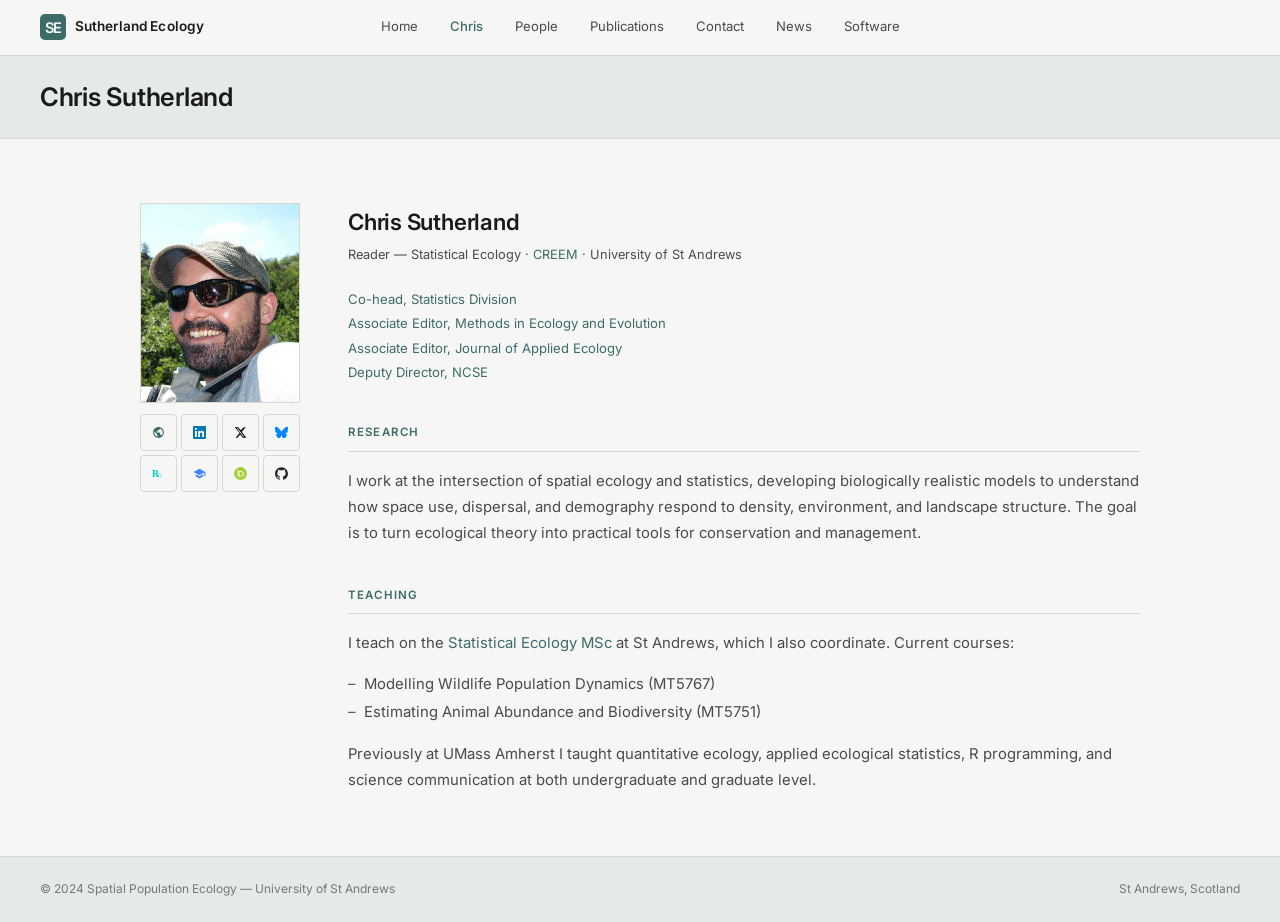
==== commit edf8379b: "update pages" ====
--- a/chris.html
+++ b/chris.html
@@ -53,6 +53,7 @@
       <li><a href="publications.html">Publications</a></li>
       <li><a href="contact.html">Contact</a></li>
       <li><a href="news.html">News</a></li>
+      <li><a href="software.html">Software</a></li>
     </ul>
     <button class="nav-hamburger" id="hamburger" aria-label="Menu">
       <span></span><span></span><span></span>
@@ -67,6 +68,7 @@
     <a href="publications.html">Publications</a>
     <a href="contact.html">Contact</a>
     <a href="news.html">News</a>
+    <a href="software.html">Software</a>
   </div>
 
   
--- a/style.css
+++ b/style.css
@@ -202,12 +202,11 @@
 .hero {
   display: grid;
   grid-template-columns: 1fr 1fr;
-  min-height: calc(100vh - var(--nav-h));
   border-bottom: 1px solid var(--border);
 }
 
 .hero-left {
-  padding: 5rem 3rem 5rem 2.5rem;
+  padding: 2.5rem 3rem 2.5rem 2.5rem;
   border-right: 1px solid var(--border);
   display: flex;
   flex-direction: column;
@@ -240,7 +239,7 @@
 }
 
 .hero-right {
-  padding: 5rem 2.5rem 5rem 3rem;
+  padding: 2.5rem 2.5rem 2.5rem 3rem;
   display: flex;
   flex-direction: column;
   justify-content: center;
@@ -568,7 +567,7 @@
 
 .alumni-row {
   display: grid;
-  grid-template-columns: 170px 1fr auto;
+  grid-template-columns: 220px 1fr auto;
   gap: .6rem 2rem;
   align-items: baseline;
   padding: .75rem 0;
